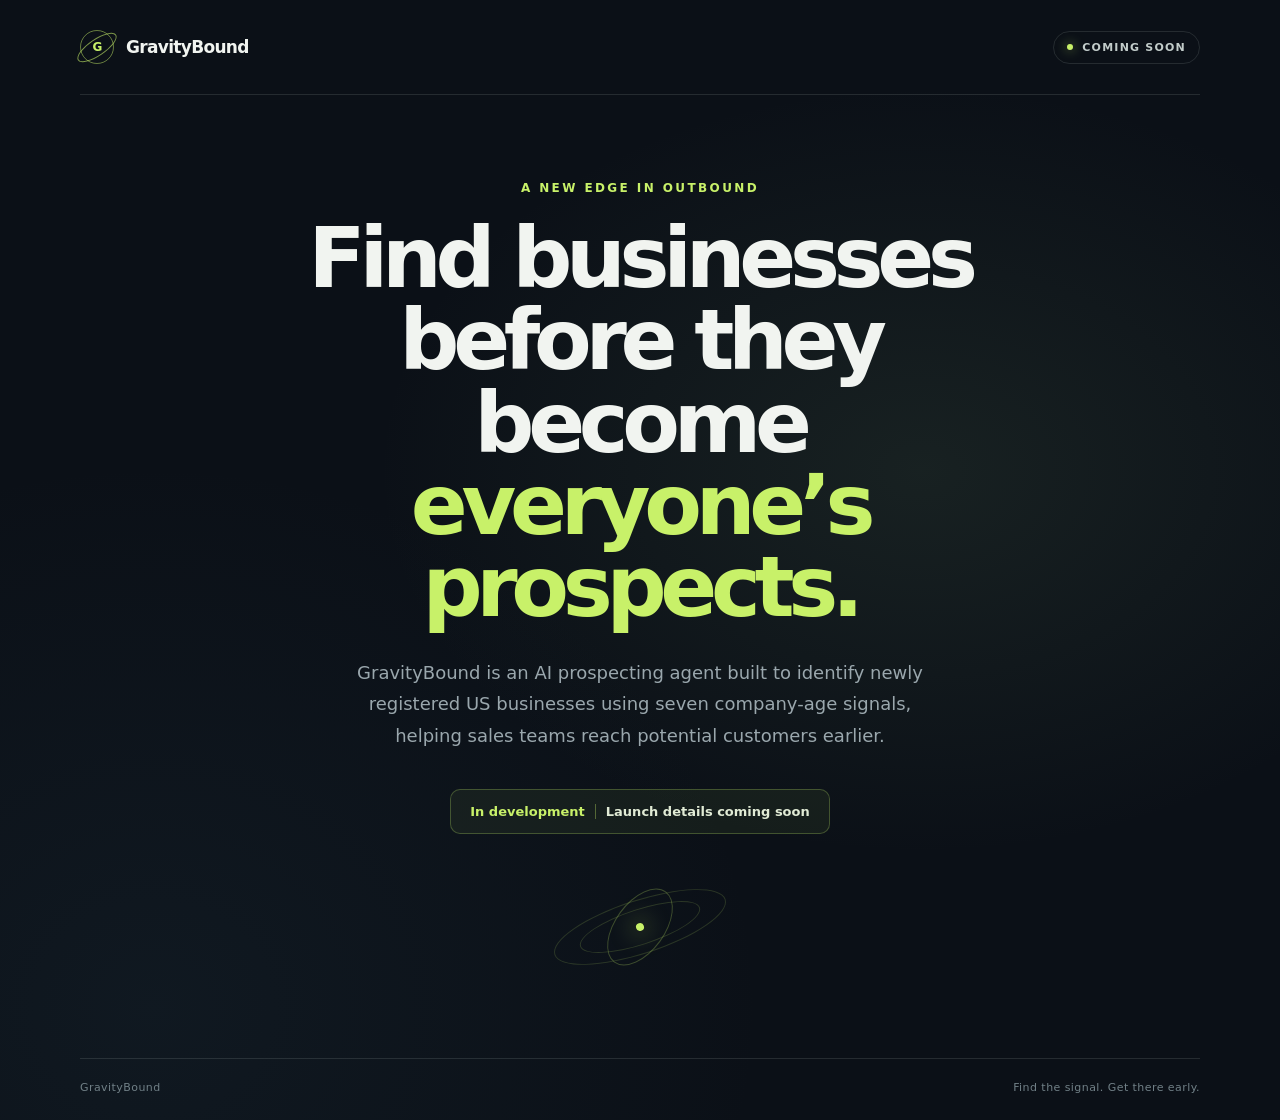
==== gravitybound/index.html @ 3bd629c3 "Add GravityBound coming soon page" ====
<!doctype html>
<html lang="en">
<head>
  <meta charset="utf-8">
  <meta name="viewport" content="width=device-width, initial-scale=1">
  <meta name="theme-color" content="#0b1017">
  <meta name="description" content="GravityBound is an AI prospecting agent built to identify newly registered US businesses using seven company-age signals. Coming soon.">
  <title>GravityBound — Find businesses earlier</title>
  <style>
    :root {
      color-scheme: dark;
      --bg: #0b1017;
      --panel: #111923;
      --text: #f1f4f0;
      --muted: #9aa7ad;
      --accent: #c8f169;
      --line: rgba(220, 235, 230, .12);
    }

    * { box-sizing: border-box; }

    html { min-height: 100%; }

    body {
      min-height: 100vh;
      margin: 0;
      display: flex;
      flex-direction: column;
      overflow-x: hidden;
      color: var(--text);
      background:
        radial-gradient(ellipse at 72% 42%, rgba(91, 122, 89, .16), transparent 34rem),
        radial-gradient(ellipse at 12% 90%, rgba(49, 83, 100, .13), transparent 38rem),
        var(--bg);
      font-family: Inter, ui-sans-serif, system-ui, -apple-system, BlinkMacSystemFont, "Segoe UI", sans-serif;
    }

    a { color: inherit; }

    .shell {
      width: min(1120px, calc(100% - 48px));
      margin: 0 auto;
    }

    header {
      display: flex;
      align-items: center;
      justify-content: space-between;
      padding: 30px 0;
      border-bottom: 1px solid var(--line);
    }

    .brand {
      display: inline-flex;
      align-items: center;
      gap: 12px;
      text-decoration: none;
      font-size: 17px;
      font-weight: 650;
      letter-spacing: -.04em;
    }

    .mark {
      position: relative;
      display: grid;
      place-items: center;
      width: 34px;
      height: 34px;
      border: 1px solid rgba(200, 241, 105, .48);
      border-radius: 50%;
      color: var(--accent);
      font-size: 12px;
      font-weight: 750;
      letter-spacing: -.08em;
    }

    .mark::after {
      position: absolute;
      width: 44px;
      height: 15px;
      border: 1px solid rgba(200, 241, 105, .6);
      border-radius: 50%;
      content: "";
      transform: rotate(-34deg);
    }

    .status {
      display: inline-flex;
      align-items: center;
      gap: 9px;
      padding: 9px 13px;
      border: 1px solid var(--line);
      border-radius: 999px;
      color: #c2ccca;
      font-size: 11px;
      font-weight: 650;
      letter-spacing: .11em;
      text-transform: uppercase;
    }

    .status::before {
      width: 6px;
      height: 6px;
      border-radius: 50%;
      background: var(--accent);
      box-shadow: 0 0 12px rgba(200, 241, 105, .7);
      content: "";
    }

    main {
      display: grid;
      flex: 1;
      place-items: center;
      padding: 86px 0 104px;
    }

    .hero {
      width: min(780px, 100%);
      text-align: center;
    }

    .eyebrow {
      margin: 0 0 22px;
      color: var(--accent);
      font-size: 12px;
      font-weight: 700;
      letter-spacing: .2em;
      text-transform: uppercase;
    }

    h1 {
      max-width: 760px;
      margin: 0 auto;
      font-size: clamp(46px, 8vw, 84px);
      font-weight: 620;
      letter-spacing: -.075em;
      line-height: .98;
    }

    h1 span { color: var(--accent); }

    .intro {
      max-width: 600px;
      margin: 28px auto 0;
      color: var(--muted);
      font-size: clamp(16px, 2vw, 18px);
      line-height: 1.75;
    }

    .launch-note {
      display: inline-flex;
      align-items: center;
      gap: 10px;
      margin-top: 38px;
      padding: 14px 19px;
      border: 1px solid rgba(200, 241, 105, .25);
      border-radius: 10px;
      background: rgba(200, 241, 105, .055);
      color: #e1ebd5;
      font-size: 13px;
      font-weight: 600;
    }

    .launch-note strong {
      color: var(--accent);
      font-weight: 700;
    }

    .divider {
      width: 1px;
      height: 15px;
      background: rgba(200, 241, 105, .35);
    }

    .orbit {
      position: relative;
      width: 180px;
      height: 54px;
      margin: 66px auto 0;
      border: 1px solid rgba(200, 241, 105, .16);
      border-radius: 50%;
      transform: rotate(-18deg);
    }

    .orbit::before,
    .orbit::after {
      position: absolute;
      inset: 8px 26px;
      border: 1px solid rgba(200, 241, 105, .17);
      border-radius: 50%;
      content: "";
    }

    .orbit::after {
      inset: -18px 64px;
      border-color: rgba(200, 241, 105, .26);
      transform: rotate(54deg);
    }

    .orbit-core {
      position: absolute;
      top: 50%;
      left: 50%;
      width: 8px;
      height: 8px;
      border-radius: 50%;
      background: var(--accent);
      box-shadow: 0 0 24px 5px rgba(200, 241, 105, .28);
      transform: translate(-50%, -50%);
    }

    footer {
      display: flex;
      justify-content: space-between;
      gap: 20px;
      padding: 22px 0 26px;
      border-top: 1px solid var(--line);
      color: #718087;
      font-size: 11px;
      letter-spacing: .04em;
    }

    @media (max-width: 600px) {
      .shell { width: min(100% - 36px, 1120px); }
      header { padding: 22px 0; }
      main { padding: 76px 0 88px; }
      .status { padding: 8px 10px; font-size: 9px; }
      .intro { line-height: 1.65; }
      .orbit { margin-top: 54px; }
      footer { flex-direction: column; gap: 8px; }
    }
  </style>
</head>
<body>
  <div class="shell">
    <header>
      <a class="brand" href="/" aria-label="GravityBound home">
        <span class="mark" aria-hidden="true">G</span>
        <span>GravityBound</span>
      </a>
      <div class="status">Coming soon</div>
    </header>
  </div>

  <main class="shell">
    <section class="hero" aria-labelledby="headline">
      <p class="eyebrow">A new edge in outbound</p>
      <h1 id="headline">Find businesses<br>before they become<br><span>everyone’s prospects.</span></h1>
      <p class="intro">
        GravityBound is an AI prospecting agent built to identify newly registered
        US businesses using seven company-age signals, helping sales teams reach
        potential customers earlier.
      </p>
      <div class="launch-note">
        <strong>In development</strong>
        <span class="divider" aria-hidden="true"></span>
        <span>Launch details coming soon</span>
      </div>
      <div class="orbit" aria-hidden="true"><span class="orbit-core"></span></div>
    </section>
  </main>

  <div class="shell">
    <footer>
      <span>GravityBound</span>
      <span>Find the signal. Get there early.</span>
    </footer>
  </div>
</body>
</html>
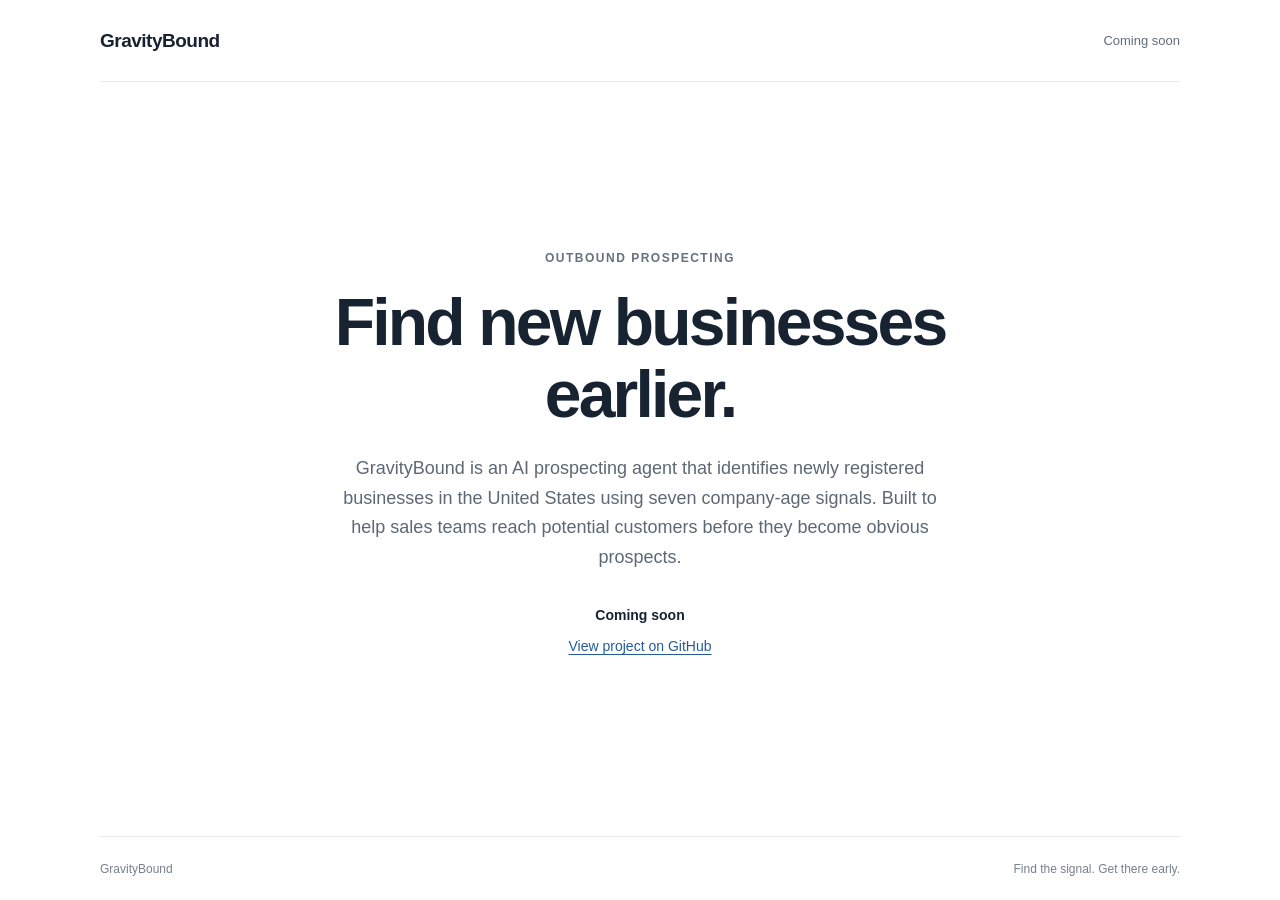
==== commit 314d18ea: "Simplify GravityBound coming soon page" ====
--- a/gravitybound/index.html
+++ b/gravitybound/index.html
@@ -3,42 +3,28 @@
 <head>
   <meta charset="utf-8">
   <meta name="viewport" content="width=device-width, initial-scale=1">
-  <meta name="theme-color" content="#0b1017">
-  <meta name="description" content="GravityBound is an AI prospecting agent built to identify newly registered US businesses using seven company-age signals. Coming soon.">
-  <title>GravityBound — Find businesses earlier</title>
+  <meta name="theme-color" content="#ffffff">
+  <meta name="description" content="GravityBound identifies newly registered US businesses using seven company-age signals. Coming soon.">
+  <title>GravityBound | Coming Soon</title>
   <style>
-    :root {
-      color-scheme: dark;
-      --bg: #0b1017;
-      --panel: #111923;
-      --text: #f1f4f0;
-      --muted: #9aa7ad;
-      --accent: #c8f169;
-      --line: rgba(220, 235, 230, .12);
+    * { box-sizing: border-box; }
+
+    html, body { min-height: 100%; }
+
+    body {
+      margin: 0;
+      background: #ffffff;
+      color: #182230;
+      font-family: Arial, Helvetica, sans-serif;
+      -webkit-font-smoothing: antialiased;
     }
 
-    * { box-sizing: border-box; }
-
-    html { min-height: 100%; }
-
-    body {
+    .page {
+      display: flex;
       min-height: 100vh;
-      margin: 0;
-      display: flex;
+      min-height: 100svh;
       flex-direction: column;
-      overflow-x: hidden;
-      color: var(--text);
-      background:
-        radial-gradient(ellipse at 72% 42%, rgba(91, 122, 89, .16), transparent 34rem),
-        radial-gradient(ellipse at 12% 90%, rgba(49, 83, 100, .13), transparent 38rem),
-        var(--bg);
-      font-family: Inter, ui-sans-serif, system-ui, -apple-system, BlinkMacSystemFont, "Segoe UI", sans-serif;
-    }
-
-    a { color: inherit; }
-
-    .shell {
-      width: min(1120px, calc(100% - 48px));
+      width: min(100% - 56px, 1080px);
       margin: 0 auto;
     }
 
@@ -46,221 +32,126 @@
       display: flex;
       align-items: center;
       justify-content: space-between;
-      padding: 30px 0;
-      border-bottom: 1px solid var(--line);
+      min-height: 82px;
+      border-bottom: 1px solid #e6e9ed;
     }
 
     .brand {
-      display: inline-flex;
-      align-items: center;
-      gap: 12px;
+      color: #182230;
+      font-size: 19px;
+      font-weight: 700;
+      letter-spacing: -0.5px;
       text-decoration: none;
-      font-size: 17px;
-      font-weight: 650;
-      letter-spacing: -.04em;
     }
 
-    .mark {
-      position: relative;
-      display: grid;
-      place-items: center;
-      width: 34px;
-      height: 34px;
-      border: 1px solid rgba(200, 241, 105, .48);
-      border-radius: 50%;
-      color: var(--accent);
-      font-size: 12px;
-      font-weight: 750;
-      letter-spacing: -.08em;
-    }
-
-    .mark::after {
-      position: absolute;
-      width: 44px;
-      height: 15px;
-      border: 1px solid rgba(200, 241, 105, .6);
-      border-radius: 50%;
-      content: "";
-      transform: rotate(-34deg);
-    }
-
-    .status {
-      display: inline-flex;
-      align-items: center;
-      gap: 9px;
-      padding: 9px 13px;
-      border: 1px solid var(--line);
-      border-radius: 999px;
-      color: #c2ccca;
-      font-size: 11px;
-      font-weight: 650;
-      letter-spacing: .11em;
-      text-transform: uppercase;
-    }
-
-    .status::before {
-      width: 6px;
-      height: 6px;
-      border-radius: 50%;
-      background: var(--accent);
-      box-shadow: 0 0 12px rgba(200, 241, 105, .7);
-      content: "";
+    .top-status {
+      color: #626d79;
+      font-size: 13px;
     }
 
     main {
-      display: grid;
+      display: flex;
       flex: 1;
-      place-items: center;
-      padding: 86px 0 104px;
+      align-items: center;
+      padding: 70px 0 82px;
     }
 
-    .hero {
-      width: min(780px, 100%);
+    .content {
+      width: 100%;
+      max-width: 760px;
+      margin: 0 auto;
       text-align: center;
     }
 
     .eyebrow {
       margin: 0 0 22px;
-      color: var(--accent);
+      color: #66717d;
       font-size: 12px;
       font-weight: 700;
-      letter-spacing: .2em;
+      letter-spacing: 1.5px;
       text-transform: uppercase;
     }
 
     h1 {
-      max-width: 760px;
-      margin: 0 auto;
-      font-size: clamp(46px, 8vw, 84px);
-      font-weight: 620;
-      letter-spacing: -.075em;
-      line-height: .98;
+      margin: 0;
+      color: #172331;
+      font-size: clamp(42px, 6.5vw, 66px);
+      font-weight: 700;
+      letter-spacing: -2.8px;
+      line-height: 1.08;
     }
 
-    h1 span { color: var(--accent); }
-
-    .intro {
-      max-width: 600px;
-      margin: 28px auto 0;
-      color: var(--muted);
-      font-size: clamp(16px, 2vw, 18px);
-      line-height: 1.75;
+    .description {
+      max-width: 620px;
+      margin: 24px auto 0;
+      color: #5d6874;
+      font-size: 18px;
+      line-height: 1.65;
     }
 
-    .launch-note {
-      display: inline-flex;
-      align-items: center;
-      gap: 10px;
-      margin-top: 38px;
-      padding: 14px 19px;
-      border: 1px solid rgba(200, 241, 105, .25);
-      border-radius: 10px;
-      background: rgba(200, 241, 105, .055);
-      color: #e1ebd5;
-      font-size: 13px;
-      font-weight: 600;
-    }
-
-    .launch-note strong {
-      color: var(--accent);
+    .launch {
+      margin-top: 34px;
+      color: #182230;
+      font-size: 14px;
       font-weight: 700;
     }
 
-    .divider {
-      width: 1px;
-      height: 15px;
-      background: rgba(200, 241, 105, .35);
+    .repository {
+      display: inline-block;
+      margin-top: 15px;
+      color: #245b9a;
+      font-size: 14px;
+      text-decoration: underline;
+      text-underline-offset: 3px;
     }
 
-    .orbit {
-      position: relative;
-      width: 180px;
-      height: 54px;
-      margin: 66px auto 0;
-      border: 1px solid rgba(200, 241, 105, .16);
-      border-radius: 50%;
-      transform: rotate(-18deg);
-    }
-
-    .orbit::before,
-    .orbit::after {
-      position: absolute;
-      inset: 8px 26px;
-      border: 1px solid rgba(200, 241, 105, .17);
-      border-radius: 50%;
-      content: "";
-    }
-
-    .orbit::after {
-      inset: -18px 64px;
-      border-color: rgba(200, 241, 105, .26);
-      transform: rotate(54deg);
-    }
-
-    .orbit-core {
-      position: absolute;
-      top: 50%;
-      left: 50%;
-      width: 8px;
-      height: 8px;
-      border-radius: 50%;
-      background: var(--accent);
-      box-shadow: 0 0 24px 5px rgba(200, 241, 105, .28);
-      transform: translate(-50%, -50%);
-    }
+    .repository:hover { color: #173f70; }
 
     footer {
       display: flex;
+      align-items: center;
       justify-content: space-between;
-      gap: 20px;
-      padding: 22px 0 26px;
-      border-top: 1px solid var(--line);
-      color: #718087;
-      font-size: 11px;
-      letter-spacing: .04em;
+      min-height: 64px;
+      border-top: 1px solid #e6e9ed;
+      color: #77818b;
+      font-size: 12px;
     }
 
     @media (max-width: 600px) {
-      .shell { width: min(100% - 36px, 1120px); }
-      header { padding: 22px 0; }
-      main { padding: 76px 0 88px; }
-      .status { padding: 8px 10px; font-size: 9px; }
-      .intro { line-height: 1.65; }
-      .orbit { margin-top: 54px; }
-      footer { flex-direction: column; gap: 8px; }
+      .page { width: calc(100% - 36px); }
+      header { min-height: 68px; }
+      main { padding: 56px 0 64px; }
+      h1 { letter-spacing: -1.8px; }
+      .description { font-size: 16px; }
+      footer { gap: 12px; }
     }
   </style>
 </head>
 <body>
-  <div class="shell">
+  <div class="page">
     <header>
-      <a class="brand" href="/" aria-label="GravityBound home">
-        <span class="mark" aria-hidden="true">G</span>
-        <span>GravityBound</span>
-      </a>
-      <div class="status">Coming soon</div>
+      <a class="brand" href="/" aria-label="GravityBound home">GravityBound</a>
+      <span class="top-status">Coming soon</span>
     </header>
-  </div>
 
-  <main class="shell">
-    <section class="hero" aria-labelledby="headline">
-      <p class="eyebrow">A new edge in outbound</p>
-      <h1 id="headline">Find businesses<br>before they become<br><span>everyone’s prospects.</span></h1>
-      <p class="intro">
-        GravityBound is an AI prospecting agent built to identify newly registered
-        US businesses using seven company-age signals, helping sales teams reach
-        potential customers earlier.
-      </p>
-      <div class="launch-note">
-        <strong>In development</strong>
-        <span class="divider" aria-hidden="true"></span>
-        <span>Launch details coming soon</span>
-      </div>
-      <div class="orbit" aria-hidden="true"><span class="orbit-core"></span></div>
-    </section>
-  </main>
+    <main>
+      <section class="content" aria-labelledby="headline">
+        <p class="eyebrow">Outbound prospecting</p>
+        <h1 id="headline">Find new businesses earlier.</h1>
+        <p class="description">
+          GravityBound is an AI prospecting agent that identifies newly registered
+          businesses in the United States using seven company-age signals.
+          Built to help sales teams reach potential customers before they become
+          obvious prospects.
+        </p>
+        <div class="launch">Coming soon</div>
+        <a class="repository"
+           href="https://github.com/sshoman/outboundfox/tree/main/gravitybound"
+           target="_blank"
+           rel="noopener noreferrer">View project on GitHub</a>
+      </section>
+    </main>
 
-  <div class="shell">
     <footer>
       <span>GravityBound</span>
       <span>Find the signal. Get there early.</span>
